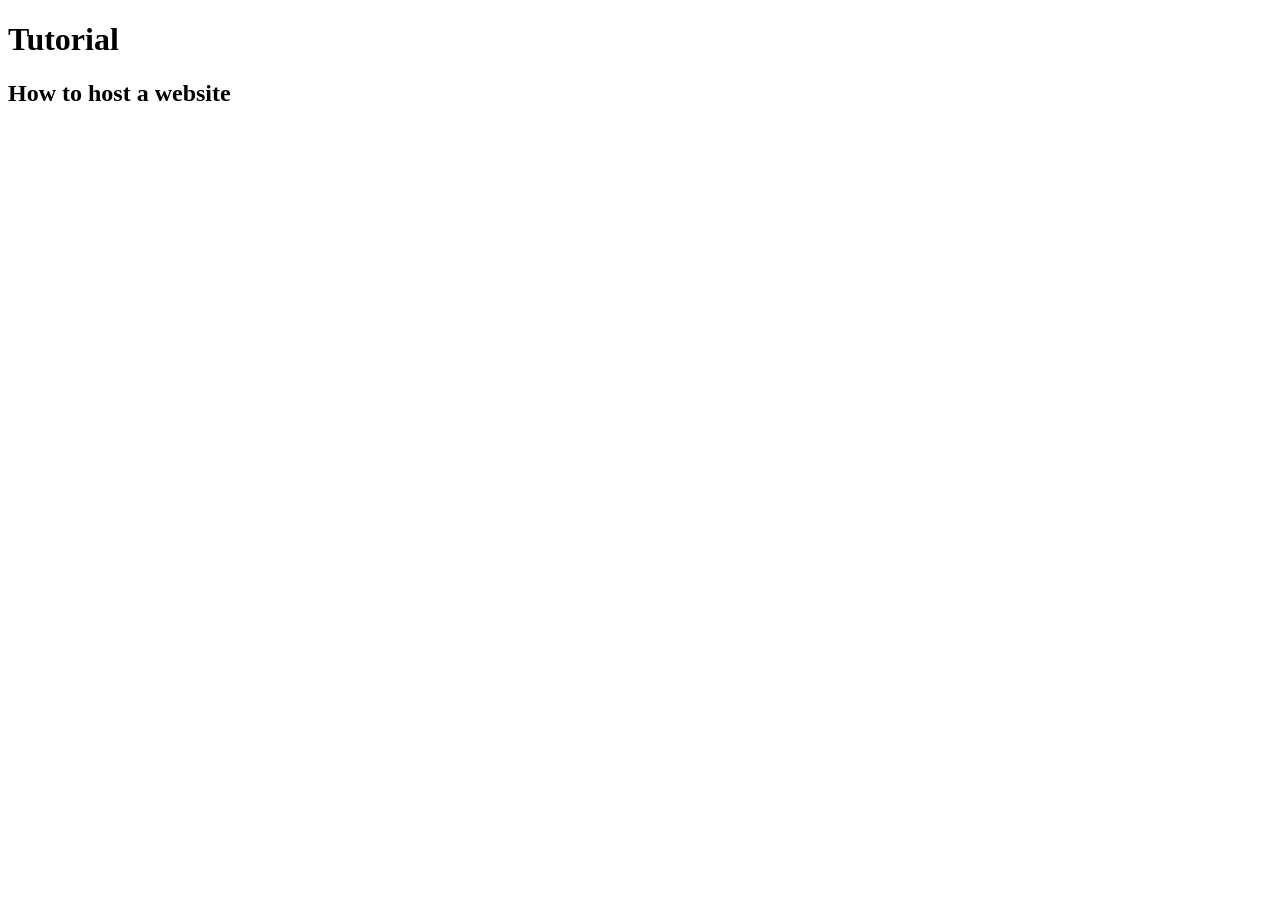
==== index.html @ 319cb6c7 "Create index.html" ====
<!DOCTYPE html>
<html lang="en">
<head>
    <meta charset="UTF-8">
    <meta name="viewport" content="width=<device-width>, initial-scale=1.0">
    <title>Document</title>
</head>
<body>
    <h1>Tutorial</h1>
    <h2>How to host a website</h2>
</body>
</html>
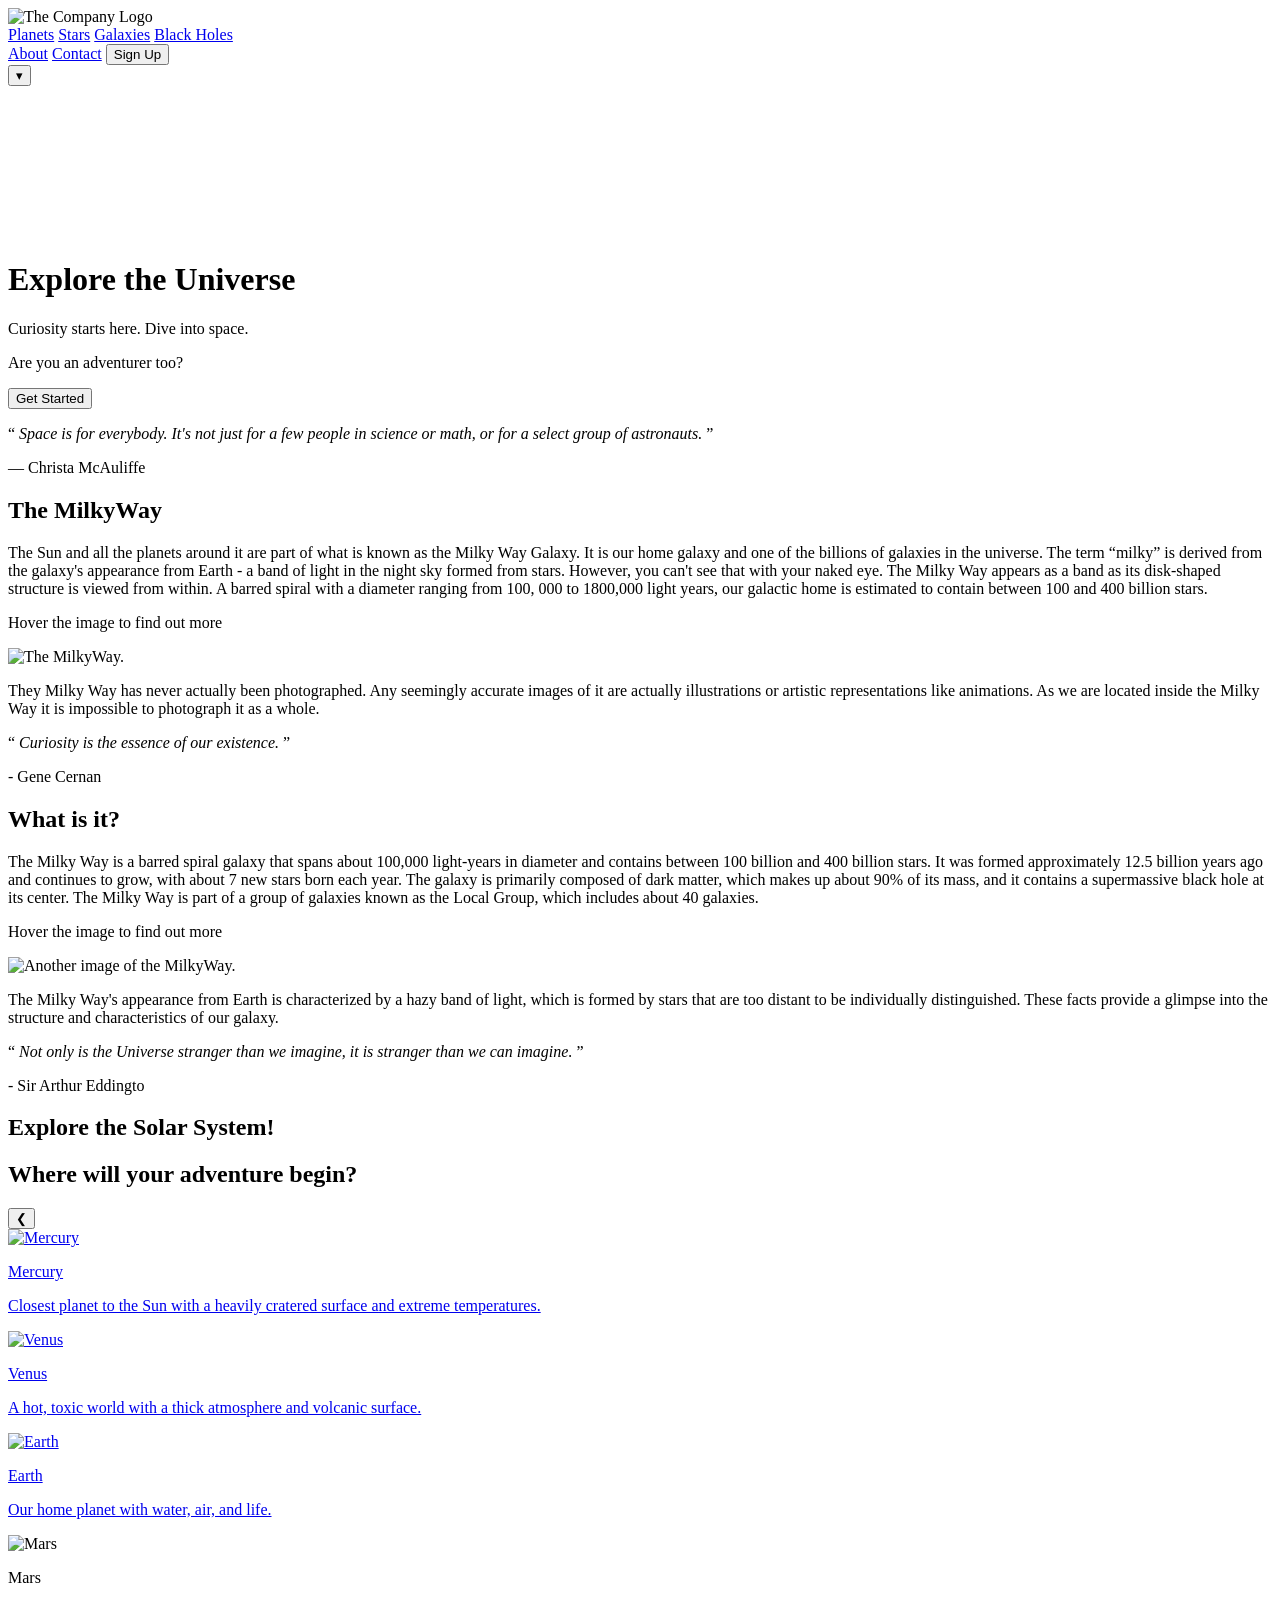
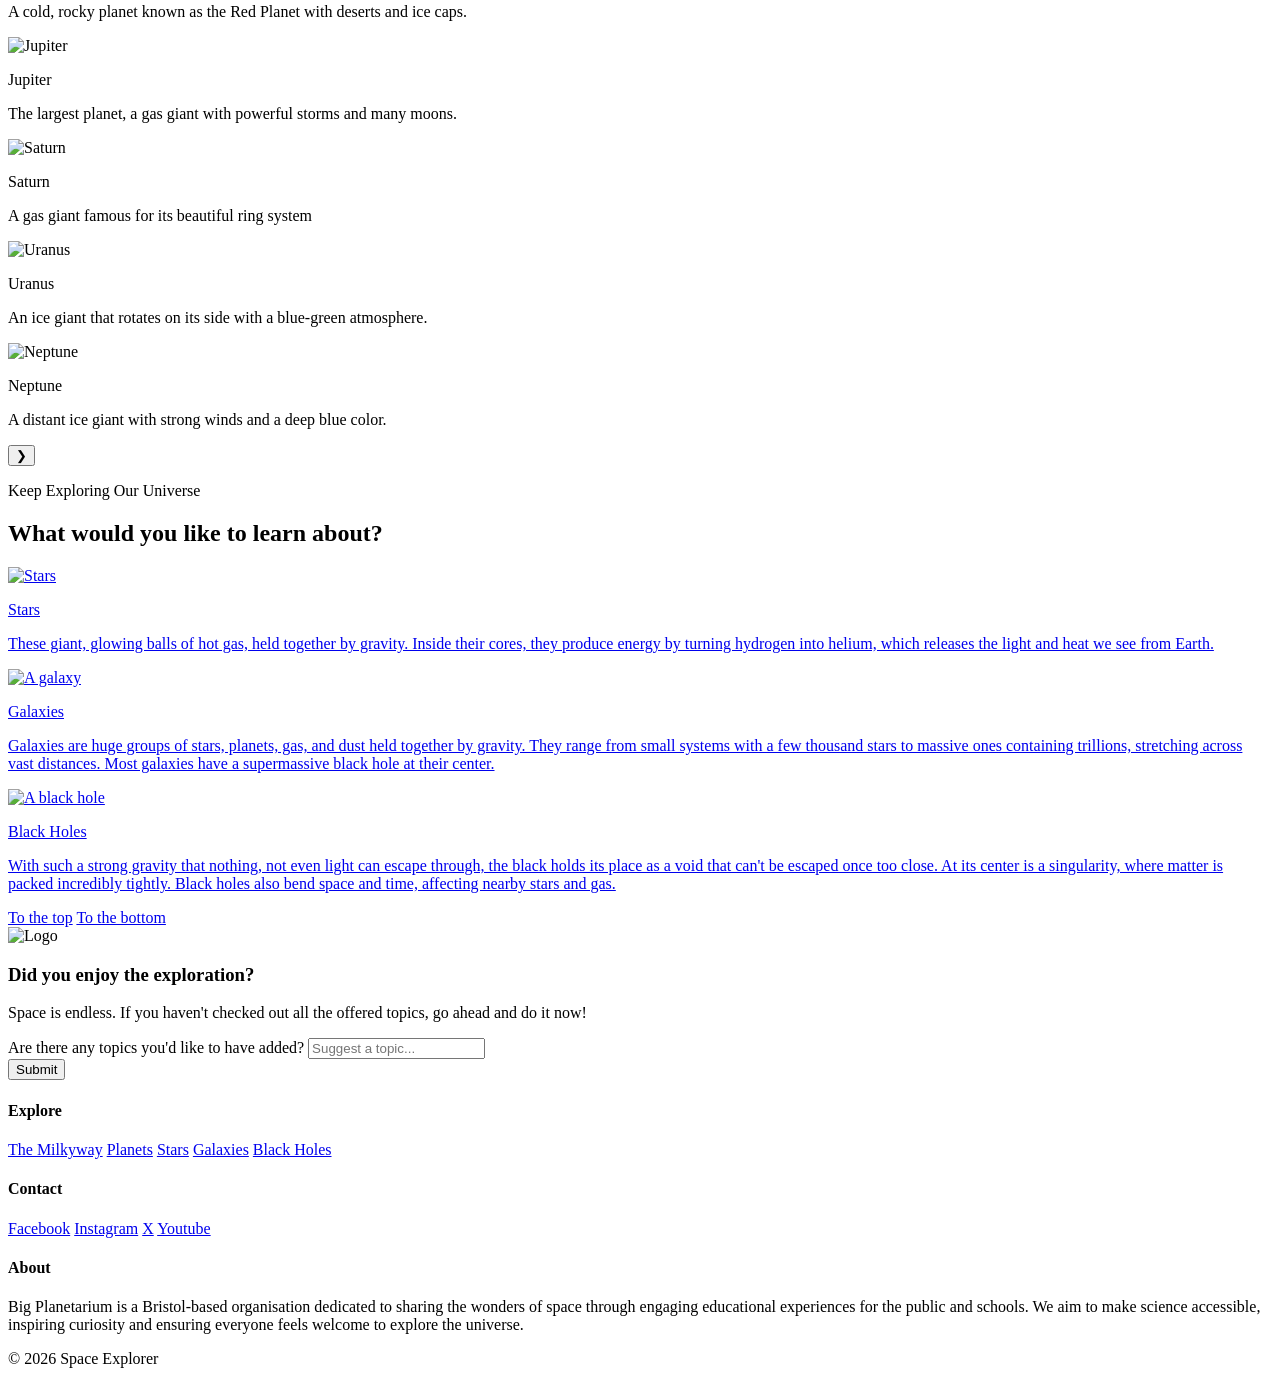
==== commit ae577448: "Web Dev I - A2 - Big Planetarium The Big Planetarium website represents a fully developed digital pl" ====
--- a/index.html
+++ b/index.html
@@ -1,12 +1,573 @@
 <!DOCTYPE html>
 <html lang="en">
 <head>
+    <!-- Specifies character encoding to help browsers display special characters -->
     <meta charset="UTF-8">
-    <meta name="viewport" content="width=<device-width>, initial-scale=1.0">
-    <title>Document</title>
+
+    <!-- Ensures proper scaling on mobile devices -->
+    <meta name="viewport" content="width=device-width, initial-scale=1.0">
+
+    <!-- External stylesheet -->
+    <link rel="stylesheet" href="stylesheet.css">
+
+    <!-- Google Fonts used throughout the site -->
+    <link href="https://fonts.googleapis.com/css2?family=Space+Grotesk:wght@400;500;600&family=Orbitron:wght@500;700&display=swap" rel="stylesheet">
+
+    <title>Big Planetarium</title>
 </head>
+
 <body>
-    <h1>Tutorial</h1>
-    <h2>How to host a website</h2>
+
+    <!-- ============================
+         NAVIGATION BAR
+         Logo + left links + right links
+    ============================= -->
+    <nav class="navbar" aria-label="Main navigation">
+
+        <!-- Logo container -->
+        <div class="logo">
+            <img src="Logo.png" alt="The Company Logo">
+        </div>
+
+        <div class="navlinks">
+
+            <!-- Left-side navigation links -->
+            <div class="nav-left" aria-label="Primary links">
+                <a href="#explore">Planets</a>
+                <a href="#more">Stars</a>
+                <a href="#more">Galaxies</a>
+                <a href="#more">Black Holes</a>
+            </div>
+
+            <!-- Right-side navigation links -->
+            <div class="nav-right" aria-label="Secondary links">
+                <a href="#footer">About</a>
+                <a href="#footer">Contact</a>
+
+                <!-- Sign Up button linking to form -->
+                <a href="../form/sign-up/index.html">
+                    <button class="sign">Sign Up</button>
+                </a>
+            </div>
+
+        </div>
+
+        <!-- Drop-down button that only shows on a phone screen -->
+        <button class="dropdown">
+            &dtrif;
+        </button>
+
+    </nav>
+
+    <main>
+
+        <!-- ============================
+             HERO SECTION
+             Video background + overlay text
+        ============================= -->
+        <div class="hero">
+
+            <!-- Background looping video -->
+            <video autoplay muted loop playsinline class="hero-video">
+                <source src="MilkyWay.mp4" type="video/mp4">
+            </video>
+
+            <!-- Text overlay on top of video -->
+            <div class="hero-content">
+                <h1>Explore the Universe</h1>
+                <p>Curiosity starts here. Dive into space.</p>
+                <p>Are you an adventurer too?</p>
+
+                <!-- Scrolls to Milky Way section -->
+                <a href="#milkyway">
+                    <button class="start">Get Started</button>
+                </a>
+            </div>
+
+        </div>
+
+        <!-- ============================
+             QUOTE SECTION
+        ============================= -->
+        <div class="quote">
+            <p>
+                <q>
+                    <em>
+                        Space is for everybody. It&apos;s not just for a few people in science or math,
+                        or for a select group of astronauts.
+                    </em>
+                </q>
+            </p>
+            <p>&mdash; Christa McAuliffe</p>
+        </div>
+
+        <!-- ============================
+             INFOBLOCK: MILKY WAY
+             Text + image with hover reveal
+        ============================= -->
+        <section class="infoblock" id="milkyway">
+
+            <!-- Text description -->
+            <div class="info-text">
+                <h2>The MilkyWay</h2>
+
+                <p>
+                    The Sun and all the planets around it are part
+                    of what is known as the Milky Way Galaxy. It is
+                    our home galaxy and one of the billions of galaxies
+                    in the universe. The term “milky” is derived from
+                    the galaxy&apos;s appearance from Earth &hyphen; a band of
+                    light in the night sky formed from stars. However,
+                    you can&apos;t see that with your naked eye. The Milky
+                    Way appears as a band as its disk-shaped structure
+                    is viewed from within. A barred spiral with a
+                    diameter ranging from 100, 000 to 1800,000 light
+                    years, our galactic home is estimated to contain
+                    between 100 and 400 billion stars.
+                </p>
+
+                <!-- Hover instruction -->
+                <p class="note">Hover the image to find out more</p>
+            </div>
+
+            <!-- Image + hidden hover panel -->
+            <div class="info-image">
+
+                <!-- Main image -->
+                <img src="image1.png" alt="The MilkyWay." class="milkyway-img">
+
+                <!-- Hidden text revealed on hover -->
+                <div class="info-hidden">
+                    <p>
+                        They Milky Way has never actually been photographed.
+                        Any seemingly accurate images of it are actually illustrations
+                        or artistic representations like animations. As we are located
+                        inside the Milky Way it is impossible to photograph it as a whole.
+                    </p>
+                </div>
+
+            </div>
+
+        </section>
+
+        <!-- ============================
+            QUOTE SECTION
+        ============================= -->
+        <div class="quote">
+            <p>
+                <q>
+                    <em>Curiosity is the essence of our existence.</em>
+                </q>
+            </p>
+            <p>&#45; Gene Cernan</p>
+        </div>
+
+        <!-- ============================
+            INFOBLOCK (REVERSED LAYOUT)
+            Text + image with hover reveal
+        ============================= -->
+        <section class="infoblock1 reverse">
+            
+            <!-- Text content describing the Milky Way -->
+            <div class="info-text">
+                <h2>What is it?</h2>
+                <p> The Milky Way is a barred spiral galaxy that spans about
+                    100,000 light-years in diameter and contains between
+                    100 billion and 400 billion stars. It was formed
+                    approximately 12.5 billion years ago and continues to
+                    grow, with about 7 new stars born each year. The galaxy
+                    is primarily composed of dark matter, which makes up
+                    about 90% of its mass, and it contains a supermassive
+                    black hole at its center. The Milky Way is part of a
+                    group of galaxies known as the Local Group, which
+                    includes about 40 galaxies. 
+                </p>
+
+                <!-- Hover instruction -->
+                <p class="note">Hover the image to find out more</p>
+            </div>
+
+            <!-- Image + hidden hover panel -->
+            <div class="info-image">
+
+                <!-- Main image -->
+                <img src="image2.jpg" alt="Another image of the MilkyWay." class="milkyway-img">
+
+                <!-- Hidden text revealed on hover -->
+                <div class="info-hidden">
+                    <p>
+                    The Milky Way's appearance from Earth is
+                    characterized by a hazy band of light, which is
+                    formed by stars that are too distant to be
+                    individually distinguished. These facts provide
+                    a glimpse into the structure and characteristics
+                    of our galaxy.
+                    </p>
+                </div>
+
+            </div>
+
+        </section>
+
+        <!-- ============================
+            QUOTE SECTION
+        ============================= -->
+        <div class="quote">
+            <p>
+                <q>
+                    <em>Not only is the Universe stranger than we imagine, it is stranger than we can imagine.</em>
+                </q>
+            </p>
+            <p>&#45; Sir Arthur Eddingto</p>
+        </div>
+
+        <!-- ============================
+            EXPLORE PLANETS SECTION
+            Horizontal scroll gallery
+        ============================= -->
+        <section class="explore" id="explore">
+
+            <!-- Section headings -->
+            <h2>Explore the Solar System!</h2>
+            <h2>Where will your adventure begin?</h2>
+
+            <div class="gallery-wrap">
+
+                <!-- Left scroll button -->
+                <button class="scroll-btn left" onclick="scrollPlanets(-1)">&#10094;</button>
+
+                <!-- Scrollable planet gallery -->
+                <div class="planet-gallery" id="planetGallery" aria-label="Planet exploration gallery">
+        
+                    <!-- Mercury card -->
+                    <!-- Link to external page -->
+                    <a href="../planets/mercury/index.html" class="planet-card"
+                    aria-label="Mercury: the closest planet to the Sun. Click to learn more">
+                    
+                        <!-- Planet image -->
+                        <img src="mercury_card.jpg" alt="Mercury">
+                        
+                        <!-- Short summary about the planet -->
+                        <div class="planet-info">
+                            <p class="planet-name">Mercury</p>
+                            <p class="planet-desc">Closest planet to the Sun with a heavily cratered surface and extreme temperatures.</p>
+                        </div>
+                    </a>
+
+                    <!-- Venus card -->
+                    <!-- Link to external page -->
+                    <a href="../planets/venus/index.html"
+                    class="planet-card" aria-label="Learn about Venus, a hot toxic planet with a thick atmosphere">
+                        
+                        <!-- Planet image -->
+                        <img src="venus_card.jpg" alt="Venus">
+                        
+                        <!-- Short summary about the planet -->
+                        <div class="planet-info">
+                            <p class="planet-name">Venus</p>
+                            <p class="planet-desc">A hot, toxic world with a thick atmosphere and volcanic surface.</p>
+                        </div>
+                    </a>
+
+                    <!-- Earth card -->
+                    <!-- Link to external page -->
+                    <a href="../planets/earth/index.html" class="planet-card"
+                    aria-label="Earth. Our home planet with water, air, and life. Click to explore Earth.">
+                        
+                        <!-- Planet image -->
+                        <img src="earth_card.jpg" alt="Earth">
+                        
+                        <!-- Short summary about the planet -->
+                        <div class="planet-info">
+                            <p class="planet-name">Earth</p>
+                            <p class="planet-desc">Our home planet with water, air, and life.</p>
+                        </div>
+                    </a>
+
+                    <!-- Mars card (non‑link version) -->
+                    <div class="planet-card"
+                    aria-label="Mars. A cold rocky desert planet known as the Red Planet with ice caps and dust storms.">
+
+                        <!-- Planet image -->
+                        <img src="mars_card.jpg" alt="Mars">
+                        
+                        <!-- Short summary about the planet -->
+                        <div class="planet-info">
+                            <p class="planet-name">Mars</p>
+                            <p class="planet-desc">A cold, rocky planet known as the Red Planet with deserts and ice caps.</p>
+                        </div>
+                    </div>
+
+                    <!-- Jupiter card (non‑link version) -->
+                    <div class="planet-card"
+                    aria-label="Jupiter. The largest planet in the solar system, a gas giant with powerful storms and many moons.">
+
+                        <!-- Planet image -->
+                        <img src="jupiter_card.jpg" alt="Jupiter">
+                        
+                        <!-- Short summary about the planet -->
+                        <div class="planet-info">
+                            <p class="planet-name">Jupiter</p>
+                            <p class="planet-desc">The largest planet, a gas giant with powerful storms and many moons.</p>
+                        </div>
+                    </div>
+
+                    <!-- Saturn card (non‑link version) -->
+                    <div class="planet-card"
+                    aria-label="Saturn. A gas giant famous for its iconic ring system.">
+
+                        <!-- Planet image -->
+                        <img src="saturn_card.jpg" alt="Saturn">
+                        
+                        <!-- Short summary about the planet -->
+                        <div class="planet-info">
+                            <p class="planet-name">Saturn</p>
+                            <p class="planet-desc">A gas giant famous for its beautiful ring system</p>
+                        </div>
+                    </div>
+
+                    <!-- Uranus card (non‑link version) -->
+                    <div class="planet-card"
+                    aria-label="Uranus. An ice giant that rotates on its side with a blue green atmosphere.">
+
+                        <!-- Planet image -->
+                        <img src="uranus_card.jpg" alt="Uranus">
+                        
+                        <!-- Short summary about the planet -->
+                        <div class="planet-info">
+                            <p class="planet-name">Uranus</p>
+                            <p class="planet-desc">An ice giant that rotates on its side with a blue-green atmosphere.</p>
+                        </div>
+                    </div>
+
+                    <!-- Neptune card (non‑link version) -->
+                    <div class="planet-card"
+                    aria-label="Neptune. A distant ice giant with strong winds and a deep blue color.">
+
+                        <!-- Planet image -->
+                        <img src="neptune_card.jpg" alt="Neptune">
+                        
+                        <!-- Short summary about the planet -->
+                        <div class="planet-info">
+                            <p class="planet-name">Neptune</p>
+                            <p class="planet-desc">A distant ice giant with strong winds and a deep blue color.</p>
+                        </div>
+                    </div>
+
+                </div>
+
+                <!-- Right scroll button for planet gallery -->
+                <button class="scroll-btn right" onclick="scrollPlanets(1)">&#10095;</button>
+
+            </div>
+        </section>
+
+        <!-- ============================
+            OTHER TOPICS SECTION
+            Grid of 3 topic cards
+        ============================= -->
+        <section class="more" id="more">
+
+            <!-- Section intro text -->
+            <p class="more-sub">Keep Exploring Our Universe</p>
+            <h2>What would you like to learn about?</h2>
+
+            <!-- Grid container for topic cards -->
+            <div class="more-grid">
+
+                <!-- Stars card -->
+                <!-- Link to external page -->
+                <a href="../stars/stars.html" class="more-card">
+                    
+                    <!-- Stars card image -->
+                    <img src="stars.jpg" alt="Stars">
+
+                    <!-- Short summary about stars -->
+                    <div class="more-overlay">
+                        <p class="more-name">Stars</p>
+                        <p class="more-desc">These giant,
+                            glowing balls of hot gas,
+                            held together by gravity.
+                            Inside their cores, they
+                            produce energy by turning
+                            hydrogen into helium, which
+                            releases the light and heat
+                            we see from Earth.</p>
+                    </div>
+                </a>
+
+                <!-- Galaxies card -->
+                <!-- Link to external page -->
+                <a href="galaxies.html" class="more-card">
+
+                    <!-- Stars card image -->
+                    <img src="galaxy.jpg" alt="A galaxy">
+
+                    <!-- Short summary about galaxies -->
+                    <div class="more-overlay">
+                        <p class="more-name">Galaxies</p>
+                        <p class="more-desc">Galaxies are
+                            huge groups of stars, planets,
+                            gas, and dust held together by
+                            gravity. They range from
+                            small systems with a few
+                            thousand stars to massive
+                            ones containing trillions,
+                            stretching across vast
+                            distances. Most galaxies have
+                            a supermassive black hole at
+                            their center.</p>
+                    </div>
+                </a>
+
+                <!-- Blackholes card -->
+                <!-- Link to external page -->
+                <a href="blackholes.html" class="more-card">
+
+                    <!-- Blackholes card image -->
+                    <img src="blackhole.jpg" alt="A black hole">
+                    
+                    <!-- Short summary about blackholes -->
+                    <div class="more-overlay">
+                        <p class="more-name">Black Holes</p>
+                        <p class="more-desc">With such a
+                            strong gravity that nothing,
+                            not even light can escape through,
+                            the black holds its place as a void
+                            that can't be escaped once too
+                            close. At its center is a
+                            singularity, where matter is
+                            packed incredibly tightly.
+                            Black holes also bend space
+                            and time, affecting nearby
+                            stars and gas.</p>
+                    </div>
+                </a>
+            </div>
+        </section>
+    </main>
+
+    <!-- ============================
+        FLOATING MENU (Hamburger)
+    ============================= -->
+    <div class="floating-menu">
+
+        <!-- 3-line (hamburger) toggle button -->
+        <div class="menu-btn" aria-label="Open navigation menu" aria-expanded="false">
+            <span></span>
+            <span></span>
+            <span></span>
+        </div>
+
+        <!-- Expanded menu items -->
+        <div class="menu-items" aria-hidden="true">
+            <a href="#top">To the top</a>
+            <a href="#footer">To the bottom</a>
+        </div>
+    </div>
+    
+    <!-- ============================
+        FOOTER SECTION
+    ============================= -->
+    <footer class="footer" id="footer">
+
+        <!-- Logo only -->
+        <div class="footer-logo">
+            <img src="logo.png" alt="Logo">
+        </div>
+
+        <!-- Footer grid layout -->
+        <div class="footer-links">
+
+            <!-- Intro column -->
+            <div class="footer-col footer-intro">
+                <div class="inner">
+
+                    <h3>Did you enjoy the exploration?</h3>
+
+                    <p>
+                        Space is endless. If you haven't checked out
+                        all the offered topics, go ahead and do it now!
+                    </p>
+
+                    <!-- Suggest-a-topic form -->
+                    <!-- When the 'submit' button is clicked, an alert with the text 'submitted' is displayed -->
+                    <form onsubmit="alert('Submitted!')">
+                        <div class="field">
+
+                        <!-- The label/question/statement for the textbox -->
+                        <label for="add">
+
+                            Are there any topics you'd like to have added?
+                        </label>
+
+                        <!-- Input with placeholder -->
+                        <input 
+                            type="text" 
+                            id="add"
+                            name="topic"
+                            placeholder="Suggest a topic..." 
+                            required
+                        >
+                        </div>
+
+                        <!-- The submit button -->
+                        <div class="button">
+                            <input type="submit" value="Submit">
+                        </div>
+                    </form>
+                </div>
+            </div>
+
+            <!-- Right-side footer columns -->
+            <div class="footer-right">
+
+                <!-- Explore links -->
+                <div class="footer-col">
+                    <h4>Explore</h4>
+                    <a href="#milkyway">The Milkyway</a>
+                    <a href="#explore">Planets</a>
+                    <a href="stars.html">Stars</a>
+                    <a href="galaxies.html">Galaxies</a>
+                    <a href="blackholes.html">Black Holes</a>
+                </div>
+
+                <!-- Social links -->
+                <div class="footer-col">
+                    <h4>Contact</h4>
+                    <a href="#">Facebook</a>
+                    <a href="#">Instagram</a>
+                    <a href="#">X</a>
+                    <a href="#">Youtube</a>
+                </div>
+
+                <!-- About text -->
+                <div class="footer-col">
+                    <h4>About</h4>
+                    <p>
+                        Big Planetarium is a Bristol-based
+                        organisation dedicated to sharing
+                        the wonders of space through
+                        engaging educational experiences
+                        for the public and schools. We
+                        aim to make science accessible,
+                        inspiring curiosity and ensuring
+                        everyone feels welcome to explore
+                        the universe.
+                    </p>
+                </div>
+                
+            </div>
+        </div>
+
+        <!-- Bottom footer bar -->
+        <div class="footer-bottom">
+            <p>© 2026 Space Explorer</p>
+        </div>
+            
+    </footer>
+
+    <!-- Link to JavaScript file -->
+    <script src="script.js"></script>
 </body>
 </html>
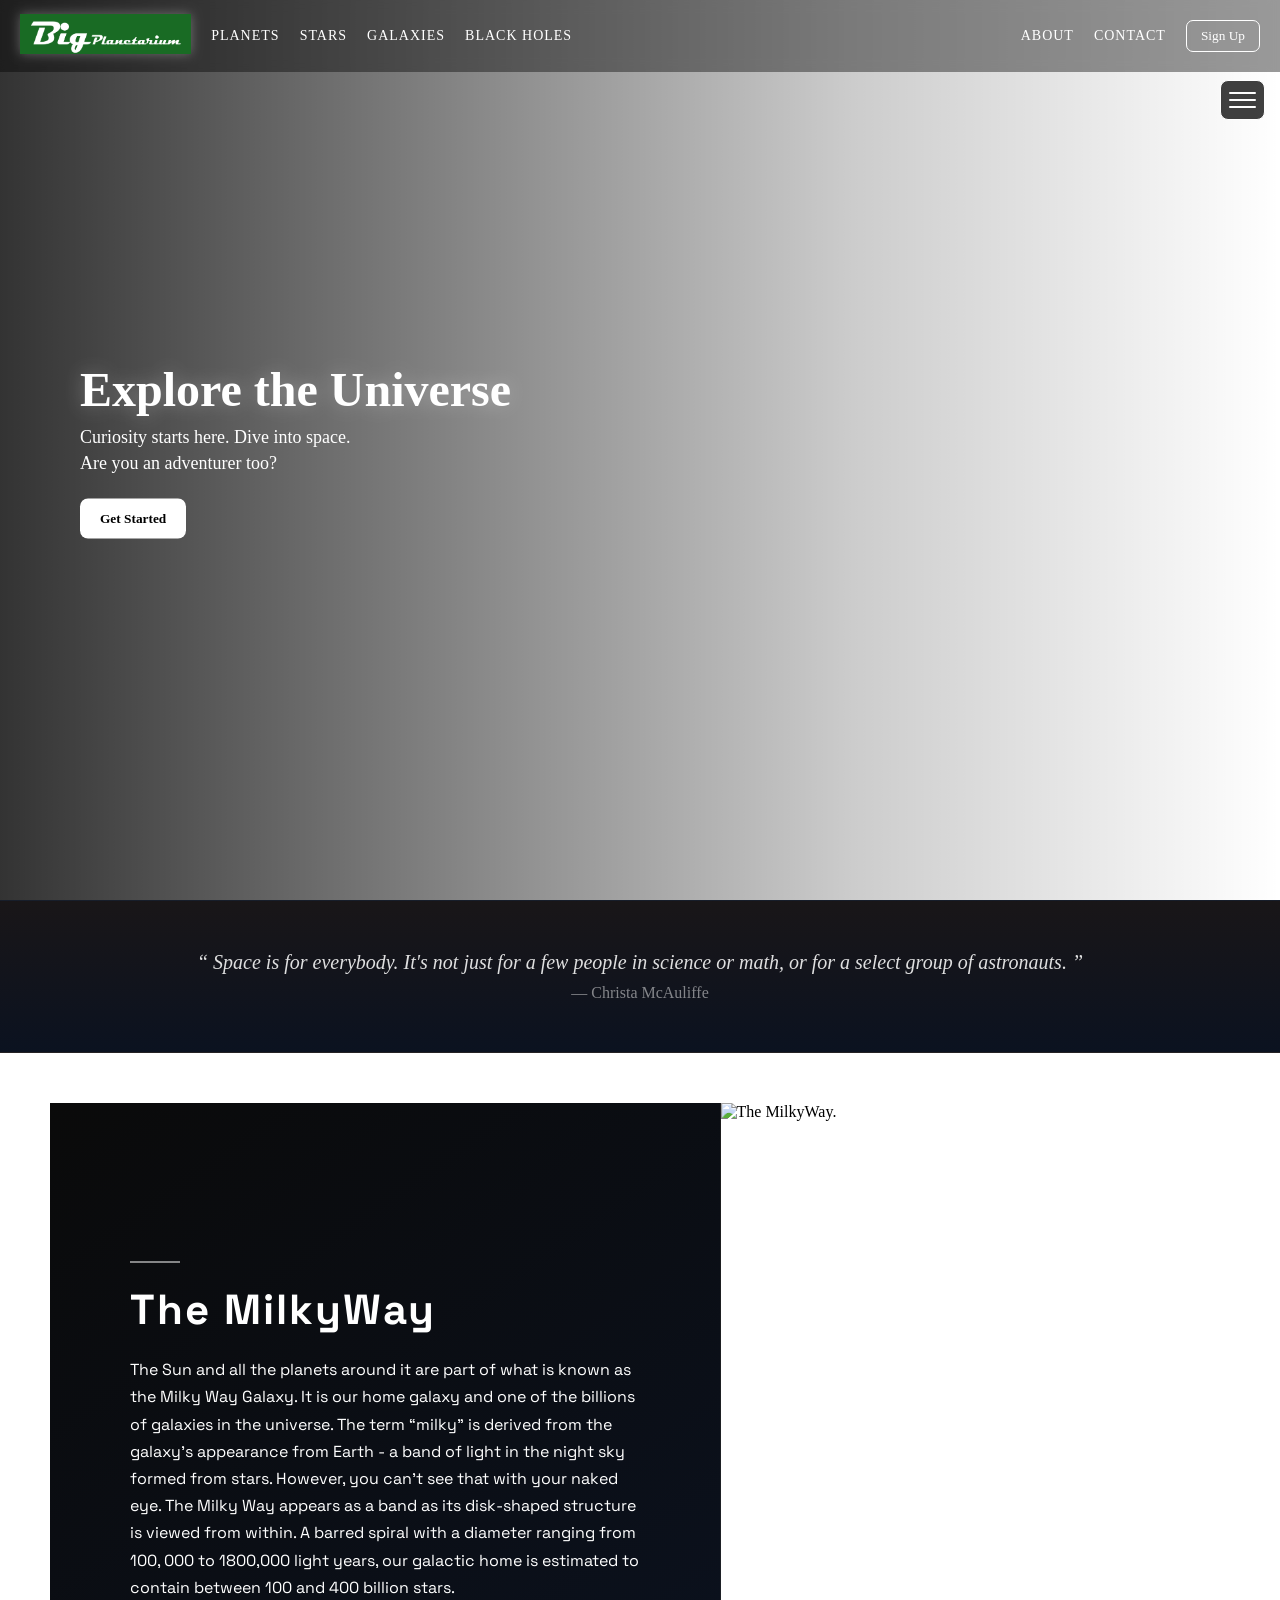
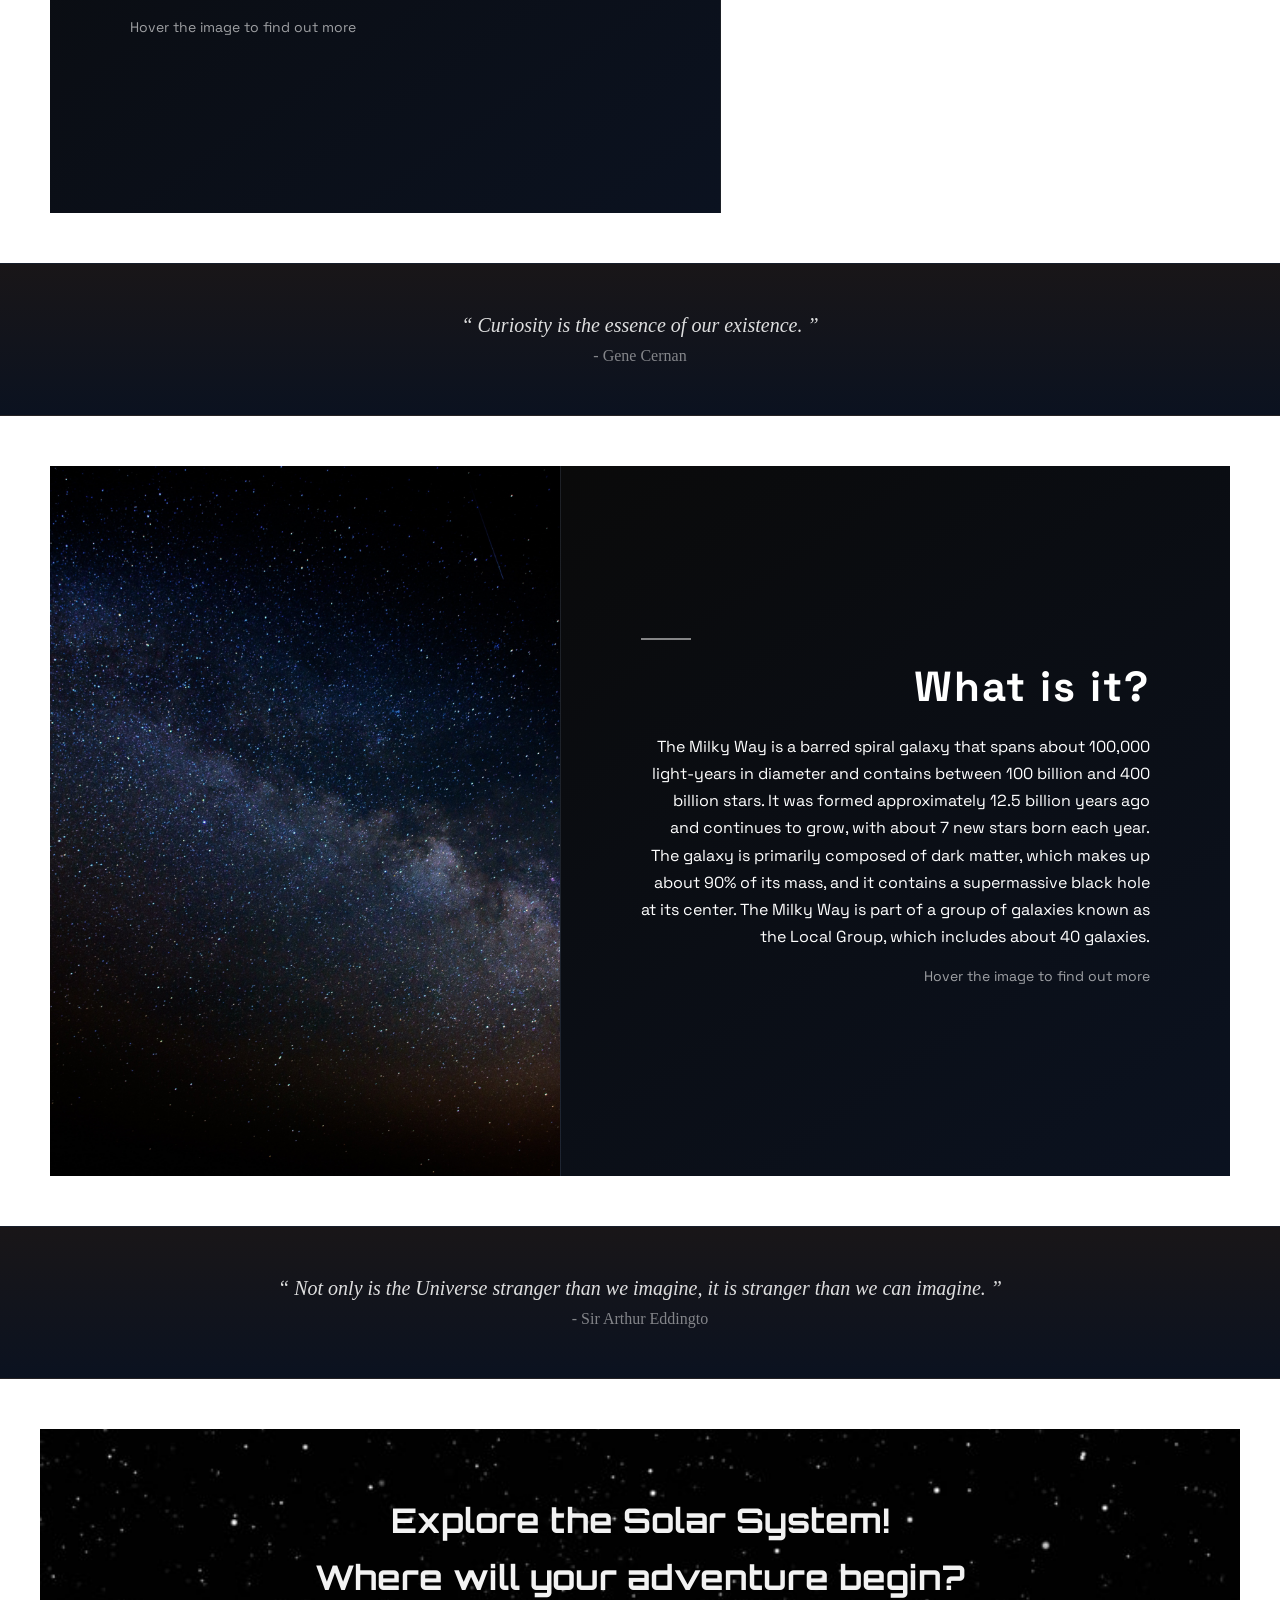
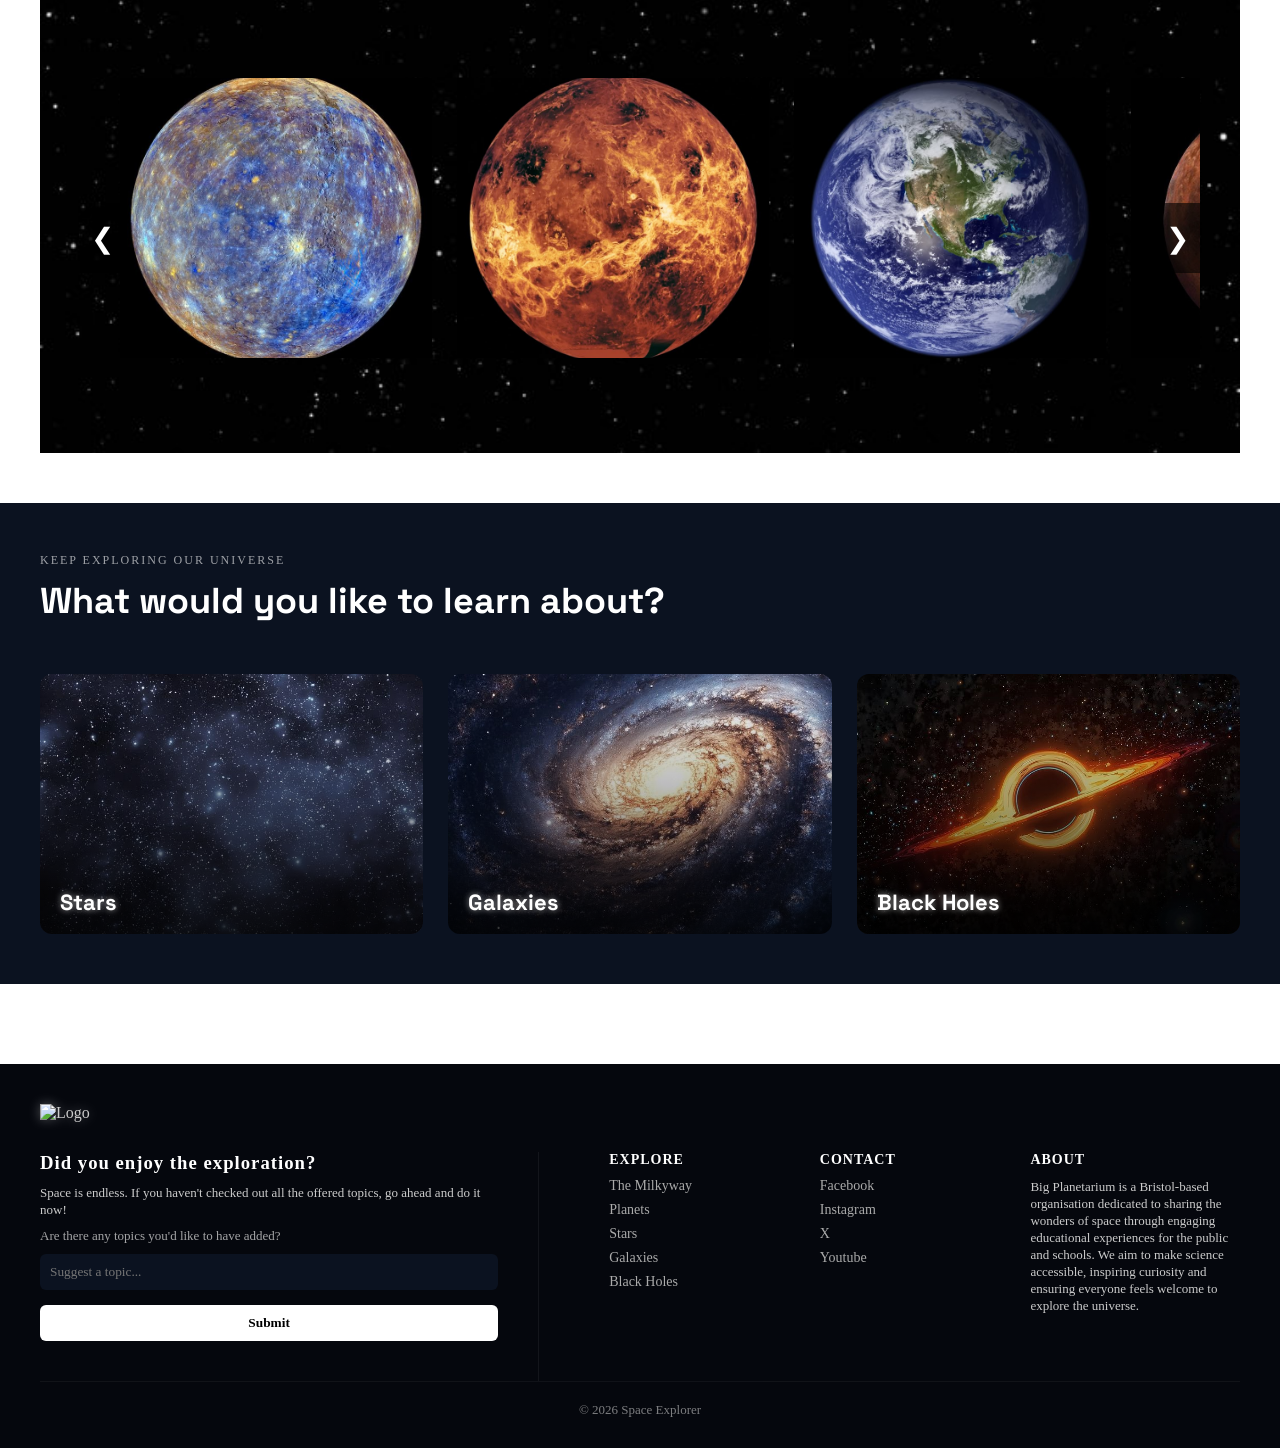
==== commit f011a1a1: "Web Dev I - A2 - Big Planetarium The Big Planetarium website represents a fully developed digital pl" ====
--- a/index.html
+++ b/index.html
@@ -26,7 +26,7 @@
 
         <!-- Logo container -->
         <div class="logo">
-            <img src="Logo.png" alt="The Company Logo">
+            <img src="landing-page/Logo.png" alt="The Company Logo">
         </div>
 
         <div class="navlinks">
@@ -69,7 +69,7 @@
 
             <!-- Background looping video -->
             <video autoplay muted loop playsinline class="hero-video">
-                <source src="MilkyWay.mp4" type="video/mp4">
+                <source src="landing-page/MilkyWay.mp4" type="video/mp4">
             </video>
 
             <!-- Text overlay on top of video -->
@@ -134,7 +134,7 @@
             <div class="info-image">
 
                 <!-- Main image -->
-                <img src="image1.png" alt="The MilkyWay." class="milkyway-img">
+                <img src="landing-page/image1.png" alt="The MilkyWay." class="milkyway-img">
 
                 <!-- Hidden text revealed on hover -->
                 <div class="info-hidden">
@@ -191,7 +191,7 @@
             <div class="info-image">
 
                 <!-- Main image -->
-                <img src="image2.jpg" alt="Another image of the MilkyWay." class="milkyway-img">
+                <img src="landing-page/image2.jpg" alt="Another image of the MilkyWay." class="milkyway-img">
 
                 <!-- Hidden text revealed on hover -->
                 <div class="info-hidden">
@@ -245,7 +245,7 @@
                     aria-label="Mercury: the closest planet to the Sun. Click to learn more">
                     
                         <!-- Planet image -->
-                        <img src="mercury_card.jpg" alt="Mercury">
+                        <img src="landing-page/mercury_card.jpg" alt="Mercury">
                         
                         <!-- Short summary about the planet -->
                         <div class="planet-info">
@@ -260,7 +260,7 @@
                     class="planet-card" aria-label="Learn about Venus, a hot toxic planet with a thick atmosphere">
                         
                         <!-- Planet image -->
-                        <img src="venus_card.jpg" alt="Venus">
+                        <img src="landing-page/venus_card.jpg" alt="Venus">
                         
                         <!-- Short summary about the planet -->
                         <div class="planet-info">
@@ -275,7 +275,7 @@
                     aria-label="Earth. Our home planet with water, air, and life. Click to explore Earth.">
                         
                         <!-- Planet image -->
-                        <img src="earth_card.jpg" alt="Earth">
+                        <img src="landing-page/earth_card.jpg" alt="Earth">
                         
                         <!-- Short summary about the planet -->
                         <div class="planet-info">
@@ -289,7 +289,7 @@
                     aria-label="Mars. A cold rocky desert planet known as the Red Planet with ice caps and dust storms.">
 
                         <!-- Planet image -->
-                        <img src="mars_card.jpg" alt="Mars">
+                        <img src="landing-page/mars_card.jpg" alt="Mars">
                         
                         <!-- Short summary about the planet -->
                         <div class="planet-info">
@@ -303,7 +303,7 @@
                     aria-label="Jupiter. The largest planet in the solar system, a gas giant with powerful storms and many moons.">
 
                         <!-- Planet image -->
-                        <img src="jupiter_card.jpg" alt="Jupiter">
+                        <img src="landing-page/jupiter_card.jpg" alt="Jupiter">
                         
                         <!-- Short summary about the planet -->
                         <div class="planet-info">
@@ -317,7 +317,7 @@
                     aria-label="Saturn. A gas giant famous for its iconic ring system.">
 
                         <!-- Planet image -->
-                        <img src="saturn_card.jpg" alt="Saturn">
+                        <img src="landing-page/saturn_card.jpg" alt="Saturn">
                         
                         <!-- Short summary about the planet -->
                         <div class="planet-info">
@@ -331,7 +331,7 @@
                     aria-label="Uranus. An ice giant that rotates on its side with a blue green atmosphere.">
 
                         <!-- Planet image -->
-                        <img src="uranus_card.jpg" alt="Uranus">
+                        <img src="landing-page/uranus_card.jpg" alt="Uranus">
                         
                         <!-- Short summary about the planet -->
                         <div class="planet-info">
@@ -345,7 +345,7 @@
                     aria-label="Neptune. A distant ice giant with strong winds and a deep blue color.">
 
                         <!-- Planet image -->
-                        <img src="neptune_card.jpg" alt="Neptune">
+                        <img src="landing-page/neptune_card.jpg" alt="Neptune">
                         
                         <!-- Short summary about the planet -->
                         <div class="planet-info">
@@ -376,11 +376,10 @@
             <div class="more-grid">
 
                 <!-- Stars card -->
-                <!-- Link to external page -->
-                <a href="../stars/stars.html" class="more-card">
+                <div class="more-card">
                     
                     <!-- Stars card image -->
-                    <img src="stars.jpg" alt="Stars">
+                    <img src="landing-page/stars.jpg" alt="Stars">
 
                     <!-- Short summary about stars -->
                     <div class="more-overlay">
@@ -394,14 +393,13 @@
                             releases the light and heat
                             we see from Earth.</p>
                     </div>
-                </a>
+                </div>
 
                 <!-- Galaxies card -->
-                <!-- Link to external page -->
-                <a href="galaxies.html" class="more-card">
+                <div class="more-card">
 
                     <!-- Stars card image -->
-                    <img src="galaxy.jpg" alt="A galaxy">
+                    <img src="landing-page/galaxy.jpg" alt="A galaxy">
 
                     <!-- Short summary about galaxies -->
                     <div class="more-overlay">
@@ -418,14 +416,13 @@
                             a supermassive black hole at
                             their center.</p>
                     </div>
-                </a>
+                </div>
 
                 <!-- Blackholes card -->
-                <!-- Link to external page -->
-                <a href="blackholes.html" class="more-card">
+                <div class="more-card">
 
                     <!-- Blackholes card image -->
-                    <img src="blackhole.jpg" alt="A black hole">
+                    <img src="landing-page/blackhole.jpg" alt="A black hole">
                     
                     <!-- Short summary about blackholes -->
                     <div class="more-overlay">
@@ -442,7 +439,7 @@
                             and time, affecting nearby
                             stars and gas.</p>
                     </div>
-                </a>
+                </div>
             </div>
         </section>
     </main>
@@ -473,7 +470,7 @@
 
         <!-- Logo only -->
         <div class="footer-logo">
-            <img src="logo.png" alt="Logo">
+            <img src="landing-page/logo.png" alt="Logo">
         </div>
 
         <!-- Footer grid layout -->
--- a/stylesheet.css
+++ b/stylesheet.css
@@ -0,0 +1,1204 @@
+/* ===============================
+   GLOBAL RESET
+   Removes default spacing and
+   ensures consistent sizing
+================================= */
+* {
+  margin: 0;
+  padding: 0;
+  box-sizing: border-box;
+  font-family: inherit;
+}
+
+html {
+  scroll-behavior: smooth;
+}
+
+body {
+  font-family: Georgia, "Times New Roman", Times, serif;
+}
+
+
+/* ===============================
+   NAVIGATION BAR
+================================= */
+
+.navbar {
+  display: flex;
+  align-items: center;
+  justify-content: space-between;
+
+  padding: 10px 20px;
+  position: absolute;
+  top: 0;
+  left: 0;
+  width: 100%;
+
+  z-index: 3;
+  background: rgba(0, 0, 0, 0.4);
+  backdrop-filter: blur(6px);
+}
+
+.navlinks {
+  display: flex;
+  align-items: center;
+  width: 100%;
+}
+
+/* Logo styling */
+.logo img {
+  height: 40px;
+  margin: 4px 0;
+  filter: drop-shadow(0 0 6px rgba(255, 255, 255, 0.3));
+}
+
+/* Left + right nav groups */
+.nav-left,
+.nav-right {
+  display: flex;
+  gap: 20px;
+  align-items: center;
+}
+
+.nav-left {
+  margin-left: 20px;
+}
+
+.nav-right {
+  margin-left: auto;
+}
+
+/* Navbar links */
+.navbar a {
+  font-size: 14px;
+  letter-spacing: 1px;
+  text-transform: uppercase;
+  color: white;
+  text-decoration: none;
+
+  transition: transform 0.3s ease, color 0.3s ease;
+}
+
+.navbar a:hover {
+  transform: translateY(-5px);
+  text-shadow: 0 0 20px rgba(255, 255, 255, 0.3);
+}
+
+
+/* ===============================
+   SIGN UP BUTTON
+================================= */
+.sign {
+  padding: 7px 14px;
+  cursor: pointer;
+
+  color: white;
+  background: transparent;
+  border: 1.5px solid white;
+  border-radius: 7px;
+
+  transition: 0.5s;
+}
+
+.sign:hover {
+  background: white;
+  color: black;
+}
+
+/* ===============================
+  DROP DOWN BUTTON
+================================= */
+.dropdown {
+  display: none;
+  background: none;
+  color: white;
+  font-size: 47px;
+  border: none;
+}
+
+/* ===============================
+  HERO SECTION
+  Fullscreen video background
+================================= */
+.hero {
+  position: relative;
+  height: 100vh;
+  overflow: hidden;
+}
+
+/* Background video */
+.hero-video {
+  position: absolute;
+  inset: 0;
+
+  width: 100%;
+  height: 100%;
+  object-fit: cover;
+
+  z-index: -1;
+}
+
+/* Dark gradient overlay */
+.hero::before {
+  content: "";
+  position: absolute;
+  inset: 0;
+
+  background: linear-gradient(
+    to right,
+    rgba(0, 0, 0, 0.8),
+    rgba(0, 0, 0, 0.5),
+    rgba(0, 0, 0, 0.2),
+    transparent
+  );
+
+  z-index: 1;
+}
+
+/* Text block positioned over video */
+.hero-content {
+  position: relative;
+  left: 80px;
+  top: 50%;
+  max-width: 500px;
+
+  color: white;
+  z-index: 2;
+
+  /* Initial fade + slide animation */
+  opacity: 0;
+  transform: translateY(20px);
+  animation: fadeIn 1.5s ease forwards;
+}
+
+/* Fade-in animation for hero text */
+@keyframes fadeIn {
+  to {
+    opacity: 1;
+    transform: translateY(-50%);
+  }
+}
+
+/* Hero heading */
+.hero h1 {
+  font-size: 48px;
+  margin-bottom: 10px;
+  text-shadow: 0 0 20px rgba(255, 255, 255, 0.3);
+}
+
+/* Hero paragraph text */
+.hero p {
+  font-size: 18px;
+  margin: 5px 0;
+}
+
+/* "Get Started" button */
+.start {
+  margin-top: 20px;
+  padding: 12px 20px;
+
+  border: none;
+  border-radius: 8px;
+
+  background: white;
+  color: black;
+  font-weight: bold;
+
+  cursor: pointer;
+  transition: 0.3s ease;
+}
+
+.start:hover {
+  transform: translateY(-3px);
+  background: #ddd;
+}
+
+
+/* ===============================
+   INTRO SECTION
+================================= */
+.intro {
+  height: 100vh;
+
+  display: flex;
+  align-items: center;
+  justify-content: center;
+
+  background: url("star-bg.jpg") center/cover no-repeat;
+}
+
+
+/* ===============================
+   QUOTE SECTIONS
+================================= */
+.quote {
+  padding: 50px 20px;
+  text-align: center;
+
+  color: #f5f5f5;
+  background: linear-gradient(180deg, #191618, #0b1220);
+
+  border-top: 1px solid rgba(255, 255, 255, 0.05);
+  border-bottom: 1px solid rgba(255, 255, 255, 0.05);
+}
+
+.quote q {
+  font-size: 20px;
+  font-style: italic;
+  opacity: 0.9;
+}
+
+.quote p:last-child {
+  margin-top: 10px;
+  opacity: 0.5;
+}
+
+
+/* ===============================
+   INFO BLOCKS
+   Two-column layout with text + image
+================================= */
+.infoblock,
+.infoblock1 {
+  display: flex;
+  min-height: 90vh;
+  padding: 50px;
+}
+
+/* Reverse layout version */
+.infoblock.reverse,
+.infoblock1.reverse {
+  flex-direction: row-reverse;
+}
+
+/* Left text panel */
+.info-text {
+  flex: 1;
+  padding: 80px;
+
+  display: flex;
+  flex-direction: column;
+  justify-content: center;
+
+  color: white;
+  background: linear-gradient(145deg, #0a0a0a, #0b1220);
+
+  border-right: 1px solid rgba(255, 255, 255, 0.08);
+}
+
+/* Adjusts borders when layout flips */
+.infoblock.reverse .info-text,
+.infoblock1.reverse .info-text {
+  border-left: 1px solid rgba(255, 255, 255, 0.08);
+  border-right: none;
+}
+
+/* Right‑aligned text for infoblock1 */
+.infoblock1 {
+  text-align: right;
+}
+
+
+/* ===============================
+   INFO TEXT STYLING
+================================= */
+.info-text h2 {
+  font-family: "Space Grotesk", sans-serif;
+  font-size: 42px;
+  margin-bottom: 20px;
+  letter-spacing: 2px;
+}
+
+.info-text p {
+  font-family: "Space Grotesk", sans-serif;
+  line-height: 1.7;
+  margin-bottom: 15px;
+}
+
+/* Decorative line above text */
+.info-text::before {
+  content: "";
+  width: 50px;
+  height: 2px;
+  background: white;
+  margin-bottom: 20px;
+  opacity: 0.5;
+}
+
+/* Small note text */
+.note {
+  font-size: 14px;
+  opacity: 0.6;
+}
+
+
+/* ===============================
+   IMAGE PANEL
+================================= */
+.info-image {
+  flex: 1;
+  position: relative;
+  overflow: hidden;
+}
+
+/* Main image */
+.info-image img {
+  width: 100%;
+  height: 100%;
+  object-fit: cover;
+  transition: transform 0.6s ease;
+}
+
+/* Slight zoom on hover */
+.info-image:hover img {
+  transform: scale(1.05);
+}
+
+/* ===============================
+  HOVER OVERLAY
+  Hidden text revealed on hover
+================================= */
+.info-hidden {
+  position: absolute;
+  inset: 0;
+
+  display: flex;
+  align-items: center;
+  justify-content: center;
+
+  padding: 40px 90px;
+  text-align: center;
+
+  color: white;
+  background: rgba(0, 0, 0, 0.5);
+
+  opacity: 0;
+  transition: opacity 0.4s ease;
+}
+
+/* Reveal overlay on hover */
+.info-image:hover .info-hidden {
+  opacity: 1;
+}
+
+/* Overlay text font */
+.info-hidden p {
+  font-family: "Orbitron", sans-serif;
+}
+
+/* ===============================
+  EXPLORE SECTION
+  Background + section spacing
+================================= */
+.explore {
+  margin: 50px 40px;
+  padding: 70px 40px 30px;
+
+  text-align: center;
+  color: #f2f2f2;
+
+  background: url("landing-page/star-bg.jpg") center/cover fixed;
+}
+
+.explore h2 {
+  font-family: Orbitron;
+  font-size: 34px;
+  margin-bottom: 15px;
+}
+
+/* Extra spacing before gallery */
+.explore h2:last-of-type {
+  margin-bottom: 60px;
+}
+
+
+/* ===============================
+  GALLERY WRAPPER
+  Holds scroll buttons + gallery
+================================= */
+.gallery-wrap {
+  position: relative;
+  display: flex;
+  align-items: center;
+
+  margin-top: 20px;
+  margin-bottom: 5px;
+}
+
+
+/* ===============================
+  PLANET GALLERY (HORIZONTAL SCROLL)
+================================= */
+.planet-gallery {
+  display: flex;
+  gap: 25px;
+
+  overflow-x: auto;
+  scroll-behavior: smooth;
+  scroll-snap-type: x mandatory;
+
+  padding: 20px 40px 60px;
+}
+
+/* Hide scrollbar (WebKit browsers) */
+.planet-gallery::-webkit-scrollbar {
+  display: none;
+}
+
+
+/* ===============================
+  PLANET CARDS
+================================= */
+.planet-card {
+  flex: 0 0 30%;
+  height: 280px;
+
+  position: relative;
+  overflow: hidden;
+
+  scroll-snap-align: center;
+  cursor: pointer;
+  text-decoration: none;
+
+  transition: transform 0.4s ease, box-shadow 0.4s ease;
+}
+
+/* Card image */
+.planet-card img {
+  width: 100%;
+  height: 100%;
+  object-fit: cover;
+
+  transition: transform 0.4s ease;
+}
+
+/* Hover effect: lift + tilt */
+.planet-card:hover {
+  transform: translateY(-8px) scale(1.05) rotateY(8deg);
+  box-shadow: 0 15px 35px rgba(0, 0, 0, 0.25);
+}
+
+.planet-card:hover img {
+  transform: scale(1.08);
+}
+
+/* Disable hover effects for non-link cards */
+.planet-card:not(a):hover {
+  transform: none;
+  box-shadow: none;
+  cursor: default;
+}
+
+.planet-card:not(a):hover img {
+  transform: none;
+}
+
+
+/* ===============================
+  CARD OVERLAY INFO
+================================= */
+.planet-info {
+  position: absolute;
+  bottom: 0;
+  left: 0;
+
+  width: 100%;
+  height: 35%;
+  padding: 12px 14px;
+
+  display: flex;
+  flex-direction: column;
+  justify-content: center;
+
+  background: rgba(0, 0, 0, 0.65);
+  color: white;
+  text-align: center;
+
+  opacity: 0;
+  transform: translateY(10px);
+  transition: opacity 0.35s ease, transform 0.35s ease;
+
+  pointer-events: none;
+}
+
+/* Reveal overlay on hover */
+.planet-card:hover .planet-info {
+  opacity: 1;
+  transform: translateY(0);
+}
+
+/* Overlay title */
+.planet-name {
+  font-family: "Orbitron", sans-serif;
+  font-weight: 600;
+  font-size: 16px;
+  text-shadow: 0 0 6px rgba(255, 255, 255, 0.6);
+}
+
+/* Overlay description */
+.planet-desc {
+  font-family: "Space Grotesk", sans-serif;
+  margin-top: 5px;
+
+  font-size: 14px;
+  line-height: 1.2;
+  opacity: 0.9;
+
+  text-shadow: 0 0 4px rgba(255, 255, 255, 0.4);
+}
+
+
+/* ===============================
+  SCROLL BUTTONS
+================================= */
+.scroll-btn {
+  position: absolute;
+  top: 50%;
+  transform: translateY(-50%);
+
+  width: 45px;
+  height: 70px;
+
+  border: none;
+  cursor: pointer;
+
+  font-size: 28px;
+  color: white;
+
+  background: rgba(0, 0, 0, 0.6);
+  transition: 0.3s;
+
+  z-index: 10;
+}
+
+.scroll-btn:hover {
+  background: rgba(0, 0, 0, 0.85);
+}
+
+/* Button positions */
+.scroll-btn.left { left: 0; }
+.scroll-btn.right { right: 0; }
+
+/* ===============================
+  MORE SECTION
+  Background + spacing
+================================= */
+.more {
+  padding: 50px 40px;
+  background: #0b1220;
+  color: white;
+}
+
+/* Small subtitle above heading */
+.more-sub {
+  text-transform: uppercase;
+  letter-spacing: 2px;
+  font-size: 12px;
+  opacity: 0.6;
+  margin-bottom: 10px;
+}
+
+/* Main heading */
+.more h2 {
+  font-size: 36px;
+  margin-bottom: 50px;
+  font-family: "Space Grotesk", sans-serif;
+}
+
+
+/* ===============================
+  GRID LAYOUT FOR TOPIC CARDS
+================================= */
+.more-grid {
+  display: grid;
+  grid-template-columns: repeat(auto-fit, minmax(280px, 1fr));
+  gap: 25px;
+}
+
+
+/* ===============================
+  TOPIC CARDS
+================================= */
+.more-card {
+  position: relative;
+  display: block;
+
+  height: 260px;
+  overflow: hidden;
+
+  text-decoration: none;
+  border-radius: 12px;
+}
+
+/* Card image */
+.more-card img {
+  width: 100%;
+  height: 100%;
+  object-fit: cover;
+
+  transition: transform 0.5s ease;
+}
+
+
+/* ===============================
+  CARD OVERLAY (GRADIENT)
+================================= */
+.more-overlay {
+  position: absolute;
+  inset: 0;
+
+  padding: 20px;
+  background: linear-gradient(
+    to top,
+    rgba(0, 0, 0, 0.8),
+    rgba(0, 0, 0, 0.3),
+    transparent
+  );
+
+  transition: background 0.4s ease;
+}
+
+
+/* ===============================
+  CARD TITLE (BOTTOM LEFT)
+================================= */
+.more-name {
+  position: absolute;
+  left: 20px;
+  bottom: 18px;
+  z-index: 2;
+
+  color: white;
+  font-size: 22px;
+  font-weight: bold;
+  font-family: "Space Grotesk", sans-serif;
+
+  text-shadow: 0 0 6px rgba(255, 255, 255, 0.6);
+}
+
+
+/* ===============================
+  CARD DESCRIPTION (CENTER)
+  Hidden until hover
+================================= */
+.more-desc {
+  position: absolute;
+  left: 50%;
+  top: 50%;
+
+  width: 85%;
+  padding: 12px 16px;
+
+  transform: translate(-50%, -50%);
+  text-align: center;
+
+  color: white;
+  font-size: 14px;
+  line-height: 1.4;
+  opacity: 0;
+
+  font-family: "Space Grotesk", sans-serif;
+
+  /* Glass effect */
+  background: rgba(0, 0, 0, 0.35);
+  backdrop-filter: blur(8px);
+  -webkit-backdrop-filter: blur(8px);
+
+  border-radius: 10px;
+
+  transition: opacity 0.3s ease, transform 0.3s ease;
+}
+
+/* Reveal description on hover */
+.more-card:hover .more-desc {
+  opacity: 1;
+  transform: translate(-50%, -55%);
+}
+
+
+/* ===============================
+  HOVER EFFECTS
+================================= */
+.more-card {
+  overflow: hidden;
+}
+
+/* Zoom image on hover */
+.more-card:hover img {
+  transform: scale(1.08);
+}
+
+/* Darken overlay on hover */
+.more-card:hover .more-overlay {
+  background: linear-gradient(
+    to top,
+    rgba(0, 0, 0, 0.95),
+    rgba(0, 0, 0, 0.65),
+    rgba(0, 0, 0, 0.15)
+  );
+}
+
+/* ===============================
+  FOOTER — MAIN CONTAINER
+================================= */
+.footer {
+  background: #05070d;
+  color: #ccc;
+
+  padding: 40px 40px 30px;
+  margin-top: 80px;
+}
+
+/* Logo section */
+.footer-logo {
+  margin-bottom: 30px;
+}
+
+.footer-logo img {
+  height: 40px;
+  width: auto;
+  filter: drop-shadow(0 0 6px rgba(255, 255, 255, 0.3));
+}
+
+
+/* ===============================
+  FOOTER GRID LAYOUT
+================================= */
+.footer-links {
+  display: grid;
+  grid-template-columns: 2.2fr 3fr;
+  gap: 20px;
+}
+
+/* Right side: 3-column layout */
+.footer-right {
+  display: grid;
+  grid-template-columns: repeat(3, 1fr);
+  gap: 1px;
+  padding-left: 50px;
+}
+
+/* Left intro column */
+.footer-intro {
+  padding-right: 40px;
+  border-right: 1px solid rgba(255, 255, 255, 0.06);
+}
+
+/* Inner wrapper for spacing */
+.inner {
+  padding-right: 40px; /* spacing without shifting divider */
+}
+
+
+/* ===============================
+  FOOTER COLUMN STYLES
+================================= */
+.footer-col {
+  padding: 0;
+}
+
+/* Column headings */
+.footer-col h4 {
+  color: white;
+  margin-bottom: 10px;
+
+  font-size: 14px;
+  letter-spacing: 1px;
+  text-transform: uppercase;
+}
+
+/* Intro column heading */
+.footer-col h3 {
+  color: white;
+  margin-bottom: 10px;
+  letter-spacing: 1px;
+}
+
+/* Intro column text + labels */
+.footer-col.footer-intro p,
+.footer-col.footer-intro label {
+  margin-bottom: 10px;
+}
+
+/* General paragraph styling */
+.footer-col p {
+  font-size: 13px;
+  line-height: 17px;
+}
+
+/* Footer links */
+.footer-col a {
+  display: block;
+  margin-bottom: 8px;
+
+  color: #aaa;
+  font-size: 14px;
+  text-decoration: none;
+
+  transition: color 0.3s ease;
+}
+
+.footer-col a:hover {
+  color: white;
+}
+
+
+/* ===============================
+  FORM FIELDS
+================================= */
+.field {
+  margin-bottom: 15px;
+}
+
+.field label {
+  display: block;
+  margin-bottom: 6px;
+
+  font-size: 13px;
+  opacity: 0.8;
+}
+
+.field input {
+  width: 100%;
+  padding: 10px;
+
+  border: none;
+  outline: none;
+  border-radius: 6px;
+
+  background: #0b1220;
+  color: white;
+}
+
+/* Submit button */
+.button input {
+  width: 100%;
+  padding: 10px;
+  margin-bottom: 40px;
+
+  border: none;
+  border-radius: 6px;
+
+  background: white;
+  color: black;
+  font-weight: bold;
+
+  cursor: pointer;
+}
+
+.button input:hover {
+  background: #ddd;
+}
+
+
+/* ===============================
+  FOOTER BOTTOM BAR
+================================= */
+.footer-bottom {
+  padding-top: 20px;
+
+  font-size: 13px;
+  opacity: 0.6;
+  text-align: center;
+
+  border-top: 1px solid rgba(255, 255, 255, 0.08);
+}
+
+/* ===============================
+  FLOATING MENU — MAIN CONTAINER
+  Fixed position on the page
+================================= */
+.floating-menu {
+  position: fixed;
+  top: 80px;
+  right: 15px;
+  z-index: 9999;
+
+  display: flex;
+  flex-direction: column;
+  align-items: flex-end;
+}
+
+
+/* ===============================
+  HAMBURGER BUTTON
+================================= */
+.menu-btn {
+  width: 45px;
+  height: 40px;
+
+  display: flex;
+  flex-direction: column;
+  justify-content: center;
+  gap: 5px;
+
+  padding: 8px;
+  cursor: pointer;
+
+  background: rgba(0, 0, 0, 0.75);
+  border: 1px solid white;
+  border-radius: 8px;
+
+  transition: 0.3s ease;
+}
+
+
+/* ===============================
+  HAMBURGER LINES (FLOATING)
+================================= */
+.menu-btn span {
+  height: 2px;
+  background: white;
+  border-radius: 2px;
+
+  /* Floating animation */
+  animation: floatLine 3s ease-in-out infinite;
+}
+
+/* Staggered animation for nicer effect */
+.menu-btn span:nth-child(2) {
+  animation-delay: 0.2s;
+}
+
+.menu-btn span:nth-child(3) {
+  animation-delay: 0.4s;
+}
+
+
+/* ===============================
+  MENU ITEMS (INITIALLY HIDDEN)
+================================= */
+.menu-items {
+  display: flex;
+  flex-direction: column;
+  gap: 8px;
+
+  margin-top: 10px;
+
+  opacity: 0;
+  transform: translateY(10px);
+  pointer-events: none;
+
+  transition: 0.3s ease;
+}
+
+
+/* ===============================
+  MENU LINKS
+================================= */
+.menu-items a {
+  padding: 10px 14px;
+
+  background: rgba(0, 0, 0, 0.7);
+  color: white;
+
+  text-decoration: none;
+  font-family: "Space Grotesk", sans-serif;
+  font-size: 13px;
+
+  border-radius: 6px;
+
+  /* Soft shadow for floating effect */
+  box-shadow: 0 4px 12px rgba(0, 0, 0, 0.4);
+
+  transition: all 0.25s ease;
+}
+
+/* Hover effect */
+.menu-items a:hover {
+  background: white;
+  color: black;
+
+  transform: translateY(-4px);
+
+  box-shadow:
+    0 8px 20px rgba(0, 0, 0, 0.6),
+    0 0 12px rgba(120, 160, 255, 0.3);
+}
+
+
+/* ===============================
+  EXPAND MENU ON HOVER
+================================= */
+.floating-menu:hover .menu-items {
+  opacity: 1;
+  transform: translateY(0);
+  pointer-events: auto;
+}
+
+
+/* ===============================
+  BUTTON HOVER EFFECT
+================================= */
+.menu-btn:hover {
+  background: white;
+}
+
+.menu-btn:hover span {
+  background: black;
+}
+
+
+/* ===============================
+  FLOATING ANIMATION (LINES ONLY)
+================================= */
+@keyframes floatLine {
+  0%, 100% { transform: translateY(0); }
+  50% { transform: translateY(-4px); }
+}
+
+/* ==============================
+   Media Queries / Accessibility
+   (Adjusts layout for smaller screens)
+============================== */
+@media (max-width: 857px) {
+
+  .dropdown {
+    display: block;                 /* Shows the mobile dropdown button */
+    transition: all 0.25s ease;     /* Smooth animation when interacting */
+  }
+
+  button.dropdown:hover {
+    transform: translateY(-4px);    /* Slight lift effect on hover */
+  }
+
+  .navlinks {
+    position: absolute;             /* Allows menu to slide over the page */
+    top: 60px;                      /* Places menu below the navbar */
+    left: 0;
+    right: 0;
+    width: 100%;
+
+    flex-direction: column;         /* Stacks links vertically */
+
+    padding: 30px;
+    background: black;              /* Solid background for readability */
+    backdrop-filter: blur(8px);     /* Adds a soft blur behind the menu */
+
+    max-height: 0;                  /* Hidden by default */
+    overflow: hidden;               /* Prevents content from spilling out */
+
+    opacity: 0;                     /* Invisible until activated */
+    transform: translateY(-10px);   /* Slight upward offset for animation */
+    transition: 0.3s ease;          /* Smooth open/close animation */
+  }
+
+  .navlinks.active {
+    max-height: 400px;              /* Expands menu when opened */
+    opacity: 1;                     /* Makes it visible */
+    transform: translateY(0);       /* Slides into place */
+  }
+
+  .navlinks {
+    align-items: center;            /* Centers links for mobile layout */
+  }
+
+  .nav-left,
+  .nav-right {
+    flex-direction: column;         /* Stacks left/right nav items */
+    width: 100%;                    /* Full width for easier tapping */
+    justify-content: center;
+  }
+
+  .nav-right {
+    margin-top: 15px;               /* Adds spacing between sections */
+  }
+
+  .nav-right a {
+    padding-left: 13px;             /* Slight indent for cleaner look */
+  }
+
+  .floating-menu {
+    top: 90px;                      /* Adjusts floating menu position */
+  }
+}
+
+/* ==============================
+   Smaller Screens (600px and below)
+============================== */
+@media (max-width: 600px) {
+
+  .infoblock,
+  .infoblock1 {
+    flex-direction: column;         /* Stacks text + image vertically */
+    padding: 20px;                  /* Comfortable spacing for mobile */
+    transition: all 0.3s ease;
+  }
+
+  /* Reverse layouts also stack normally on mobile */
+  .infoblock.reverse,
+  .infoblock1.reverse {
+    flex-direction: column;
+  }
+
+  /* Text and images take full width */
+  .info-text,
+  .info-image {
+    width: 100%;
+  }
+
+  .info-text {
+    padding: 30px 30px;             /* Balanced spacing for readability */
+    text-align: left;
+  }
+
+  .info-hidden {
+    padding: 20px;                  /* Consistent spacing for hidden blocks */
+  }
+
+  .planet-gallery {
+    padding: 20px 10px 60px;        /* Reduces side padding for small screens */
+    gap: 0;                         /* Prevents next card from peeking in */
+  }
+
+  .planet-card {
+    flex: 0 0 100%;                 /* Shows one card at a time */
+    height: 300px;                  /* Fixed height for consistency */
+  }
+
+  /* FOOTER LAYOUT FOR MOBILE */
+  .footer-links {
+    grid-template-columns: 1fr;     /* Stacks all footer sections */
+    gap: 30px;
+  }
+
+  .footer-intro {
+    border-right: none;             /* Removes desktop divider */
+    padding-right: 0;
+  }
+
+  .footer-right {
+    grid-template-columns: 1fr;     /* Stacks right-side footer items */
+    padding-left: 0;
+    gap: 20px;
+  }
+
+  .footer-col {
+    text-align: center;             /* Centers text for easier reading */
+  }
+
+  .inner {
+    padding-right: 0;               /* Removes extra spacing */
+  }
+
+  /* FORM INPUT FIXES */
+  .field input {
+    width: 90%;                     /* Keeps inputs centered and readable */
+    margin: 0 auto;
+  }
+
+  .button input {
+    width: 90%;
+    margin: 10px auto 30px;         /* Adds spacing below button */
+  }
+
+  /* LOGO CENTERING */
+  .footer-logo {
+    display: flex;
+    justify-content: center;        /* Centers logo on mobile */
+  }
+
+  .footer-col:last-child {
+    margin-bottom: 20px;            /* Adds breathing room at the bottom */
+  }
+}
